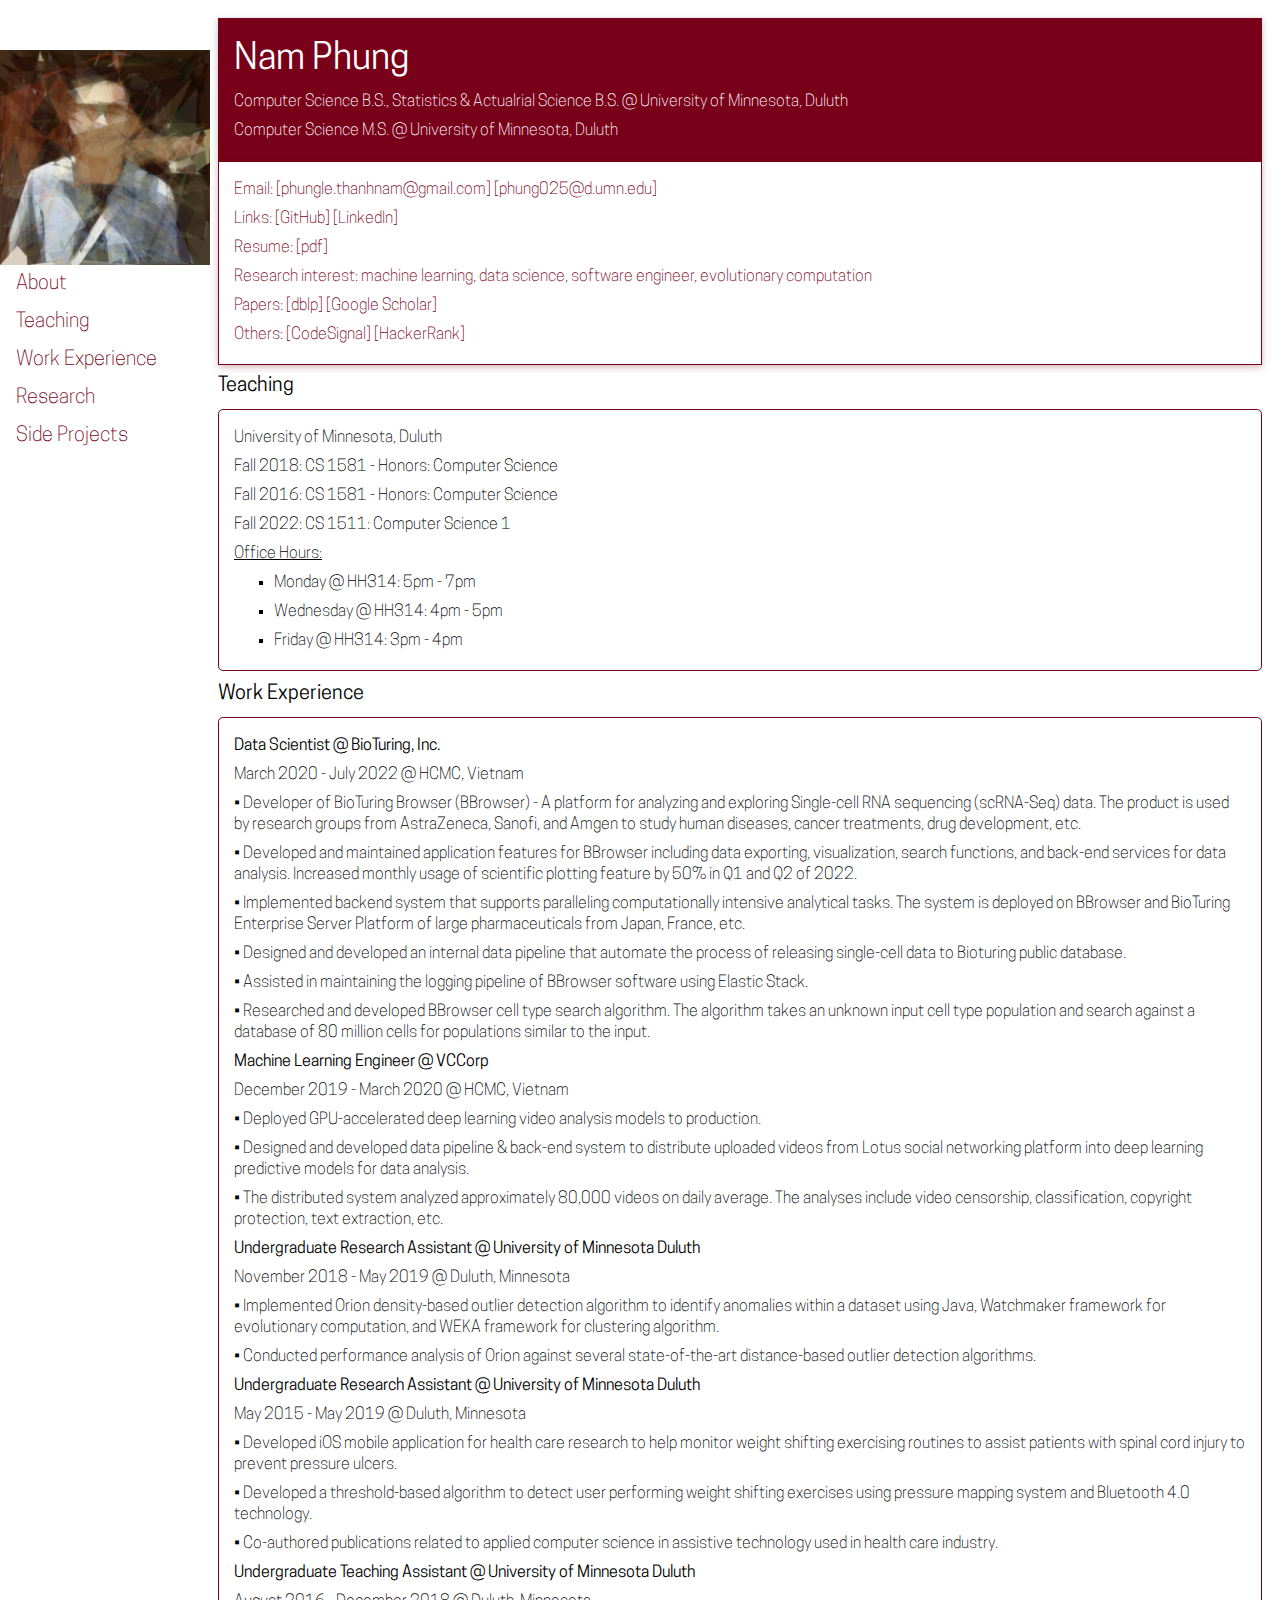
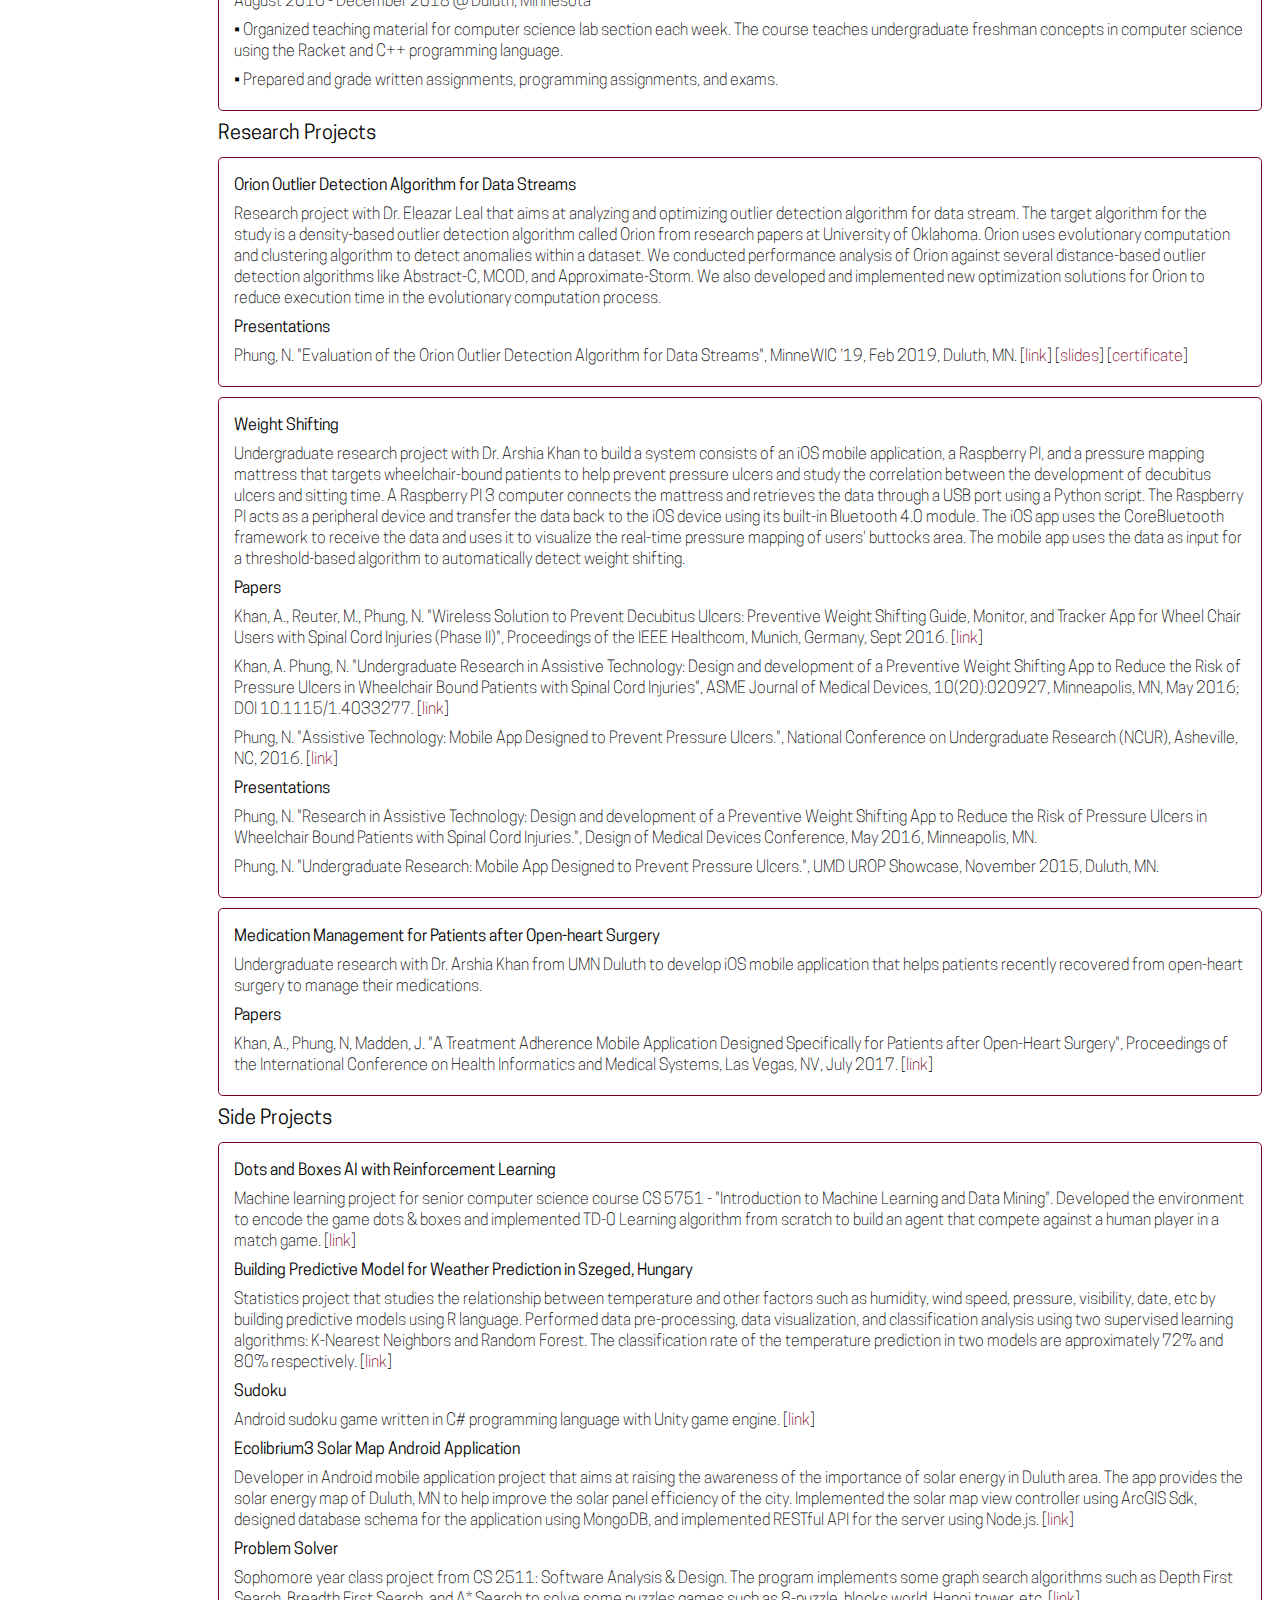
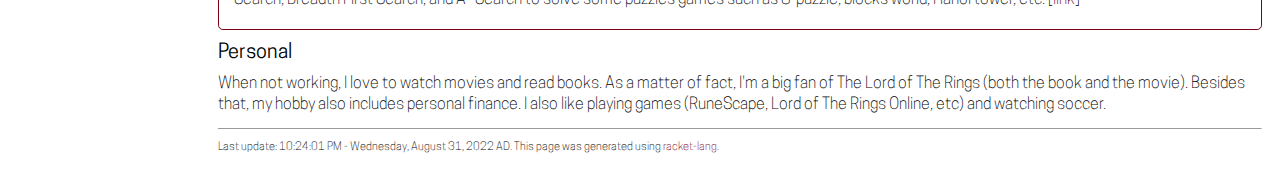
==== index.html @ 7841c9fd "update color" ====
<html><head><meta name="viewport" content="width=device-width initial-scale=1"/><link href="https://fonts.googleapis.com/css?family=IBM+Plex+Sans" rel="stylesheet"/><title>Nam Phung</title><style>@font-face {
  font-family: CooperBook;
  src: url("./content/css/cooper-hewitt/CooperHewitt-Book.otf");
}

@font-face {
  font-family: CooperLight;
  src: url("./content/css/cooper-hewitt/CooperHewitt-Light.otf");
}

body {
  font-family: CooperLight;
  font-style: normal;
}

h2, h5, h6 {
  font-family: CooperBook;
  margin-top: 8px;
  margin-bottom: 8px;
}

p, li {
  font-size: 16px;
  margin-top: 8px;
  margin-bottom: 8px;
}

a {
  text-decoration: none;
  font-weight: bold;
}

a:link, a:visited {
  color: #790019;
}

a:hover {
  color: #ff0066;
  text-decoration: underline;
}

ul {
  margin-top: 0;
  margin-bottom: 0;
  padding-top: 0;
  padding-bottom: 0;
}

.sidenav {
  background-color: white;
  height: 100%;
  width: 210px;
  position: fixed;
  z-index: 1;
  top: 0;
  left: 0;
  overflow-x: hidden;
  padding-top: 50px;
}

.sidenav a {
  padding: 6px 8px 6px 16px;
  text-decoration: none;
  font-size: 20px;
  display: block;
}

.main {
  margin-left: 200px; /* Same as the width of the sidenav */
  font-size: 24px; /* Increased text to enable scrolling */
  padding: 10px 10px 10px 10px;
}

@media screen and (max-height: 450px) {
  .sidenav {padding-top: 15px;}
  .sidenav a {font-size: 18px;}
}

.about-box-header {
  background-color: #790019;
  padding: 10px 15px 10px 15px;
  color: white;
  box-shadow: 0 2px 5px 0 rgba(0,0,0,0.16),0 2px 10px 0 rgba(0,0,0,0.12);
  border: 1px solid rgb(121, 0, 25);
 }

.about-box-header a:link, .about-box-header a:visited {
  color: white;
}

.about-box-header a:hover {
  color: white;
  text-decoration: underline;
}

.about-box {
  background-color: white;
  padding: 10px 15px 10px 15px;
  color: #790019;
  box-shadow: 0 2px 5px 0 rgba(121, 0, 25, 0.16),0 2px 10px 0 rgba(121, 0, 25, 0.16);
  border: 1px solid rgb(121, 0, 25);
}

.about-box a:link, .about-box a:visited {
  color: #790019;
}

.about-box a:hover {
  color: #ff0066;
  text-decoration: underline;
}

.list-box {
  border: 1px solid rgb(121, 0, 25);
  border-radius: 0.3rem;
  padding: 10px 15px 10px 15px;
  margin-top: 10px;
  margin-bottom: 10px;
}
</style></head><body><div class="sidenav"><img src="content/img/avatar.png" width="100%" alt="My Avatar"/><div><a href="#about">About</a><a href="#teaching">Teaching</a><a href="#experience">Work Experience</a><a href="#research">Research</a><a href="#side-projects">Side Projects</a></div></div><div class="main"><a name="about"></a><div class="about-box-header"><h2>Nam Phung</h2><p><p>Computer Science B.S., Statistics &amp; Actualrial Science B.S. @ <a href="http://www.d.umn.edu">University of Minnesota, Duluth</a></p><p>Computer Science M.S. @ <a href="http://www.d.umn.edu">University of Minnesota, Duluth</a></p></p></div><div class="about-box"><p>Email: [<a href="mailto:phungle.thanhnam@gmail.com">phungle.thanhnam@gmail.com</a>]  [<a href="mailto:phung025@d.umn.edu">phung025@d.umn.edu</a>] </p><p>Links: [<a href="https://github.com/phung025">GitHub</a>]  [<a href="https://www.linkedin.com/in/namphung">LinkedIn</a>] </p><p>Resume: [<a href="https://drive.google.com/file/d/1s-j1i58wHNmR1tfxhhQSUeD8d8lFUyGx/view">pdf</a>]</p><p>Research interest: machine learning, data science, software engineer, evolutionary computation</p><p>Papers: [<a href="http://dblp.uni-trier.de/pers/hd/p/Phung:Nam">dblp</a>] [<a href="https://scholar.google.com.vn/citations?user=MJB1RwIAAAAJ&amp;hl=en">Google Scholar</a>]</p><p>Others: [<a href="https://app.codesignal.com/profile/phung025">CodeSignal</a>] [<a href="https://www.hackerrank.com/phung025">HackerRank</a>]</p></div><a name="teaching"></a><div><h5>Teaching</h5><div class="list-box"><p><b>University of Minnesota, Duluth</b></p><li style="list-style-type:none;">Fall 2018: CS 1581 - Honors: Computer Science<div></div></li><li style="list-style-type:none;">Fall 2016: CS 1581 - Honors: Computer Science<div></div></li><li style="list-style-type:none;">Fall 2022: CS 1511: Computer Science 1<div><p><u>Office Hours:</u></p><ul style="list-style-type:square;"><li>Monday @ HH314: 5pm - 7pm</li><li>Wednesday @ HH314: 4pm - 5pm</li><li>Friday @ HH314: 3pm - 4pm</li></ul></div></li></div></div><a name="experience"></a><div><h5>Work Experience</h5><div class="list-box"><div><h6>Data Scientist @ BioTuring, Inc.</h6><p>March 2020 - July 2022 @ HCMC, Vietnam</p><div><p> • Developer of BioTuring Browser (BBrowser) - A platform for analyzing and exploring Single-cell RNA sequencing (scRNA-Seq) data. The product is used by research groups from AstraZeneca, Sanofi, and Amgen to study human diseases, cancer treatments, drug development, etc.</p><p> • Developed and maintained application features for BBrowser including data exporting, visualization, search functions, and back-end services for data analysis. Increased monthly usage of scientific plotting feature by 50% in Q1 and Q2 of 2022.</p><p> • Implemented backend system that supports paralleling computationally intensive analytical tasks. The system is deployed on BBrowser and BioTuring Enterprise Server Platform of large pharmaceuticals from Japan, France, etc.</p><p> • Designed and developed an internal data pipeline that automate the process of releasing single-cell data to Bioturing public database.</p><p> • Assisted in maintaining the logging pipeline of BBrowser software using Elastic Stack.</p><p> • Researched and developed BBrowser cell type search algorithm. The algorithm takes an unknown input cell type population and search against a database of 80 million cells for populations similar to the input.</p></div></div><div><h6>Machine Learning Engineer @ VCCorp</h6><p>December 2019 - March 2020 @ HCMC, Vietnam</p><div><p> • Deployed GPU-accelerated deep learning video analysis models to production.</p><p> • Designed and developed data pipeline &amp; back-end system to distribute uploaded videos from Lotus social networking platform into deep learning predictive models for data analysis.</p><p> • The distributed system analyzed approximately 80,000 videos on daily average. The analyses include video censorship, classification, copyright protection, text extraction, etc.</p></div></div><div><h6>Undergraduate Research Assistant @ University of Minnesota Duluth</h6><p>November 2018 - May 2019 @ Duluth, Minnesota</p><div><p> • Implemented Orion density-based outlier detection algorithm to identify anomalies within a dataset using Java, Watchmaker framework for evolutionary computation, and WEKA framework for clustering algorithm.</p><p> • Conducted performance analysis of Orion against several state-of-the-art distance-based outlier detection algorithms.</p></div></div><div><h6>Undergraduate Research Assistant @ University of Minnesota Duluth</h6><p>May 2015 - May 2019 @ Duluth, Minnesota</p><div><p> • Developed iOS mobile application for health care research to help monitor weight shifting exercising routines to assist patients with spinal cord injury to prevent pressure ulcers.</p><p> • Developed a threshold-based algorithm to detect user performing weight shifting exercises using pressure mapping system and Bluetooth 4.0 technology.</p><p> • Co-authored publications related to applied computer science in assistive technology used in health care industry.</p></div></div><div><h6>Undergraduate Teaching Assistant @ University of Minnesota Duluth</h6><p>August 2016 - December 2018 @ Duluth, Minnesota</p><div><p> • Organized teaching material for computer science lab section each week. The course teaches undergraduate freshman concepts in computer science using the Racket and C++ programming language.</p><p> • Prepared and grade written assignments, programming assignments, and exams.</p></div></div></div></div><a name="research"></a><div><h5>Research Projects</h5><div class="list-box"><div align="left"><h6>Orion Outlier Detection Algorithm for Data Streams</h6></div><p>Research project with Dr. Eleazar Leal that aims at analyzing and optimizing outlier detection algorithm for data stream. The target algorithm for the study is a density-based outlier detection algorithm called Orion from research papers at University of Oklahoma. Orion uses evolutionary computation and clustering algorithm to detect anomalies within a dataset. We conducted performance analysis of Orion against several distance-based outlier detection algorithms like Abstract-C, MCOD, and Approximate-Storm. We also developed and implemented new optimization solutions for Orion to reduce execution time in the evolutionary computation process.</p><div></div><div><h6>Presentations</h6><div><p>Phung, N. "Evaluation of the Orion Outlier Detection Algorithm for Data Streams", MinneWIC '19, Feb 2019, Duluth, MN. [<a href="https://cdn.technologynetworks.com/ep/pdfs/evaluation-of-the-orion-outlier-detection-algorithm-for-data-streams.pdf">link</a>] [<a href="https://drive.google.com/open?id=1VuRs2O0ZQcwvVe_Wc53VC4QecYZx6hTk">slides</a>] [<a href="https://drive.google.com/open?id=1WjAQUh5oPMf94qGPrWwgCoATU6e5vWjk">certificate</a>]</p></div></div></div><div class="list-box"><div align="left"><h6>Weight Shifting</h6></div><p>Undergraduate research project with Dr. Arshia Khan to build a system consists of an iOS mobile application, a Raspberry PI, and a pressure mapping mattress that targets wheelchair-bound patients to help prevent pressure ulcers and study the correlation between the development of decubitus ulcers and sitting time. A Raspberry PI 3 computer connects the mattress and retrieves the data through a USB port using a Python script. The Raspberry PI acts as a peripheral device and transfer the data back to the iOS device using its built-in Bluetooth 4.0 module. The iOS app uses the CoreBluetooth framework to receive the data and uses it to visualize the real-time pressure mapping of users' buttocks area. The mobile app uses the data as input for a threshold-based algorithm to automatically detect weight shifting.</p><div><h6>Papers</h6><div><p>Khan, A., Reuter, M., Phung, N. "Wireless Solution to Prevent Decubitus Ulcers: Preventive Weight Shifting Guide, Monitor, and Tracker App for Wheel Chair Users with Spinal Cord Injuries (Phase II)", Proceedings of the IEEE Healthcom, Munich, Germany, Sept 2016. [<a href="http://ieeexplore.ieee.org/abstract/document/7749500/">link</a>]</p><p>Khan, A. Phung, N. "Undergraduate Research in Assistive Technology: Design and development of a Preventive Weight Shifting App to Reduce the Risk of Pressure Ulcers in Wheelchair Bound Patients with Spinal Cord Injuries", ASME Journal of Medical Devices, 10(20):020927, Minneapolis, MN, May 2016; DOI 10.1115/1.4033277. [<a href="https://medicaldevices.asmedigitalcollection.asme.org/article.aspx?articleID=2522790">link</a>]</p><p>Phung, N. "Assistive Technology: Mobile App Designed to Prevent Pressure Ulcers.", National Conference on Undergraduate Research (NCUR), Asheville, NC, 2016. [<a href="http://www.ncurproceedings.org/ojs/index.php/NCUR2016/article/view/1976">link</a>]</p></div></div><div><h6>Presentations</h6><div><p>Phung, N. "Research in Assistive Technology: Design and development of a Preventive Weight Shifting App to Reduce the Risk of Pressure Ulcers in Wheelchair Bound Patients with Spinal Cord Injuries.", Design of Medical Devices Conference, May 2016, Minneapolis, MN.</p><p>Phung, N. "Undergraduate Research: Mobile App Designed to Prevent Pressure Ulcers.", UMD UROP Showcase, November 2015, Duluth, MN.</p></div></div></div><div class="list-box"><div align="left"><h6>Medication Management for Patients after Open-heart Surgery</h6></div><p>Undergraduate research with Dr. Arshia Khan from UMN Duluth to develop iOS mobile application that helps patients recently recovered from open-heart surgery to manage their medications.</p><div><h6>Papers</h6><div><p>Khan, A., Phung, N, Madden, J. "A Treatment Adherence Mobile Application Designed Specifically for Patients after Open-Heart Surgery", Proceedings of the International Conference on Health Informatics and Medical Systems, Las Vegas, NV, July 2017. [<a href="https://csce.ucmss.com/cr/books/2017/LFS/CSREA2017/HIM3287.pdf">link</a>]</p></div></div><div></div></div></div><a name="side-projects"></a><div><h5>Side Projects</h5><div class="list-box"><div><h6>Dots and Boxes AI with Reinforcement Learning</h6><p>Machine learning project for senior computer science course CS 5751 - "Introduction to Machine Learning and Data Mining". Developed the environment to encode the game dots &amp; boxes and implemented TD-0 Learning algorithm from scratch to build an agent that compete against a human player in a match game. [<a href="https://github.com/phung025/Dots_and_Boxes_RL">link</a>]</p></div><div><h6>Building Predictive Model for Weather Prediction in Szeged, Hungary</h6><p>Statistics project that studies the relationship between temperature and other factors such as humidity, wind speed, pressure, visibility, date, etc by building predictive models using R language. Performed data pre-processing, data visualization, and classification analysis using two supervised learning algorithms: K-Nearest Neighbors and Random Forest. The classification rate of the temperature prediction in two models are approximately 72% and 80% respectively. [<a href="https://github.com/phung025/Szeged_Weather_Prediction_STAT_5511">link</a>]</p></div><div><h6>Sudoku</h6><p>Android sudoku game written in C# programming language with Unity game engine. [<a href="https://github.com/phung025/android_sudoku">link</a>]</p></div><div><h6>Ecolibrium3 Solar Map Android Application</h6><p>Developer in Android mobile application project that aims at raising the awareness of the importance of solar energy in Duluth area. The app provides the solar energy map of Duluth, MN to help improve the solar panel efficiency of the city. Implemented the solar map view controller using ArcGIS Sdk, designed database schema for the application using MongoDB, and implemented RESTful API for the server using Node.js. [<a href="https://github.com/phung025/ecolibrium3_solar_map">link</a>]</p></div><div><h6>Problem Solver</h6><p>Sophomore year class project from CS 2511: Software Analysis &amp; Design. The program implements some graph search algorithms such as Depth First Search, Breadth First Search, and A* Search to solve some puzzles games such as 8-puzzle, blocks world, Hanoi tower, etc. [<a href="https://github.com/phung025/ProblemSolver_CS2511">link</a>]</p></div></div></div><div><h5>Personal</h5><p>When not working, I love to watch movies and read books. As a matter of fact, I'm a big fan of The Lord of The Rings (both the book and the movie). Besides that, my hobby also includes personal finance. I also like playing games (RuneScape, Lord of The Rings Online, etc) and watching soccer.</p></div><footer><hr size="1"/><p><small><small>Last update: 10:24:01 PM - Wednesday, August 31, 2022 AD. This page was generated using <a href="https://www.racket-lang.org/">racket-lang</a>.</small></small></p></footer></div></body></html>
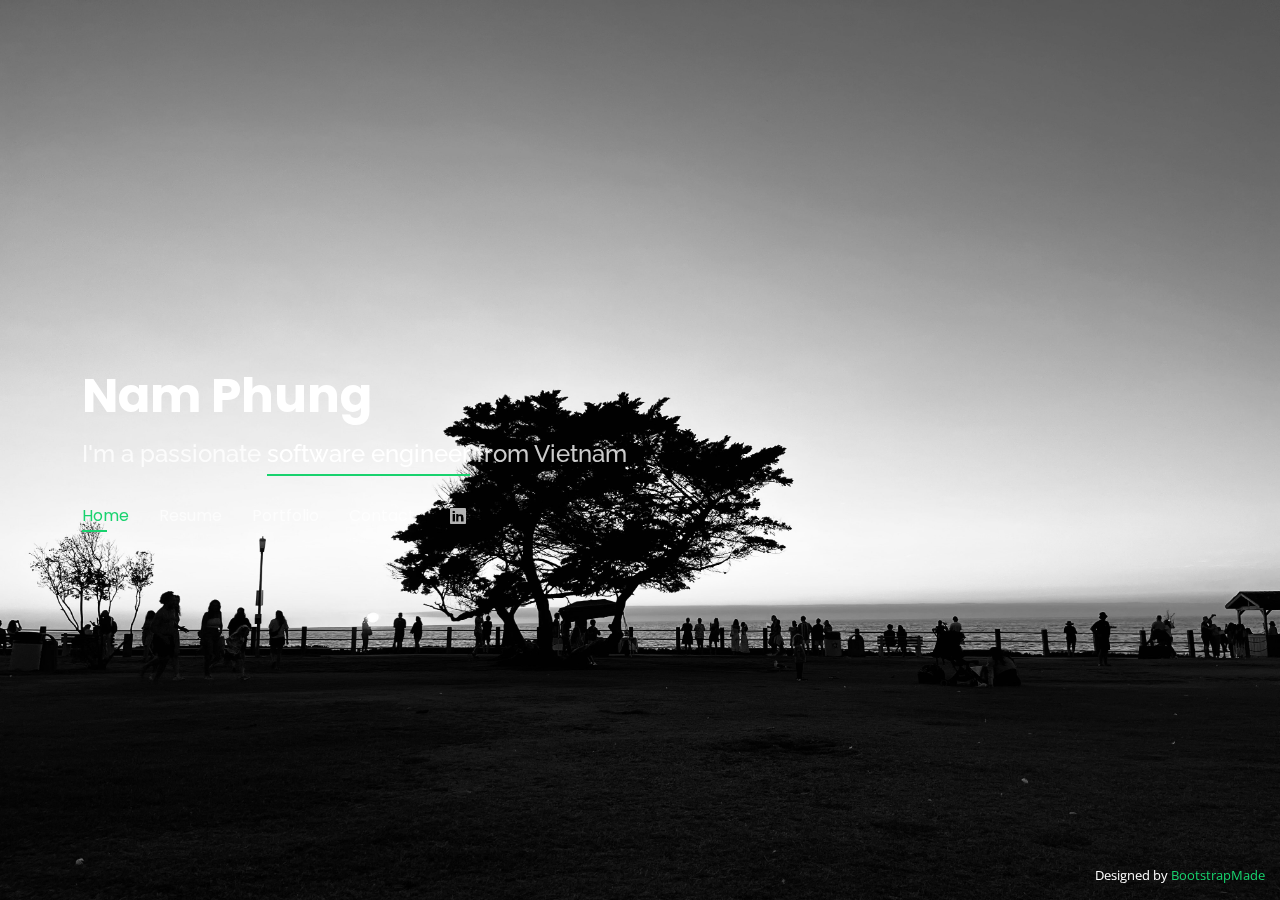
==== commit 057f844a: "new UI" ====
--- a/index.html
+++ b/index.html
@@ -1,120 +1,387 @@
-<html><head><meta name="viewport" content="width=device-width initial-scale=1"/><link href="https://fonts.googleapis.com/css?family=IBM+Plex+Sans" rel="stylesheet"/><title>Nam Phung</title><style>@font-face {
-  font-family: CooperBook;
-  src: url("./content/css/cooper-hewitt/CooperHewitt-Book.otf");
-}
-
-@font-face {
-  font-family: CooperLight;
-  src: url("./content/css/cooper-hewitt/CooperHewitt-Light.otf");
-}
-
-body {
-  font-family: CooperLight;
-  font-style: normal;
-}
-
-h2, h5, h6 {
-  font-family: CooperBook;
-  margin-top: 8px;
-  margin-bottom: 8px;
-}
-
-p, li {
-  font-size: 16px;
-  margin-top: 8px;
-  margin-bottom: 8px;
-}
-
-a {
-  text-decoration: none;
-  font-weight: bold;
-}
-
-a:link, a:visited {
-  color: #790019;
-}
-
-a:hover {
-  color: #ff0066;
-  text-decoration: underline;
-}
-
-ul {
-  margin-top: 0;
-  margin-bottom: 0;
-  padding-top: 0;
-  padding-bottom: 0;
-}
-
-.sidenav {
-  background-color: white;
-  height: 100%;
-  width: 210px;
-  position: fixed;
-  z-index: 1;
-  top: 0;
-  left: 0;
-  overflow-x: hidden;
-  padding-top: 50px;
-}
-
-.sidenav a {
-  padding: 6px 8px 6px 16px;
-  text-decoration: none;
-  font-size: 20px;
-  display: block;
-}
-
-.main {
-  margin-left: 200px; /* Same as the width of the sidenav */
-  font-size: 24px; /* Increased text to enable scrolling */
-  padding: 10px 10px 10px 10px;
-}
-
-@media screen and (max-height: 450px) {
-  .sidenav {padding-top: 15px;}
-  .sidenav a {font-size: 18px;}
-}
-
-.about-box-header {
-  background-color: #790019;
-  padding: 10px 15px 10px 15px;
-  color: white;
-  box-shadow: 0 2px 5px 0 rgba(0,0,0,0.16),0 2px 10px 0 rgba(0,0,0,0.12);
-  border: 1px solid rgb(121, 0, 25);
- }
-
-.about-box-header a:link, .about-box-header a:visited {
-  color: white;
-}
-
-.about-box-header a:hover {
-  color: white;
-  text-decoration: underline;
-}
-
-.about-box {
-  background-color: white;
-  padding: 10px 15px 10px 15px;
-  color: #790019;
-  box-shadow: 0 2px 5px 0 rgba(121, 0, 25, 0.16),0 2px 10px 0 rgba(121, 0, 25, 0.16);
-  border: 1px solid rgb(121, 0, 25);
-}
-
-.about-box a:link, .about-box a:visited {
-  color: #790019;
-}
-
-.about-box a:hover {
-  color: #ff0066;
-  text-decoration: underline;
-}
-
-.list-box {
-  border: 1px solid rgb(121, 0, 25);
-  border-radius: 0.3rem;
-  padding: 10px 15px 10px 15px;
-  margin-top: 10px;
-  margin-bottom: 10px;
-}
-</style></head><body><div class="sidenav"><img src="content/img/avatar.png" width="100%" alt="My Avatar"/><div><a href="#about">About</a><a href="#teaching">Teaching</a><a href="#experience">Work Experience</a><a href="#research">Research</a><a href="#side-projects">Side Projects</a></div></div><div class="main"><a name="about"></a><div class="about-box-header"><h2>Nam Phung</h2><p><p>Computer Science B.S., Statistics &amp; Actualrial Science B.S. @ <a href="http://www.d.umn.edu">University of Minnesota, Duluth</a></p><p>Computer Science M.S. @ <a href="http://www.d.umn.edu">University of Minnesota, Duluth</a></p></p></div><div class="about-box"><p>Email: [<a href="mailto:phungle.thanhnam@gmail.com">phungle.thanhnam@gmail.com</a>]  [<a href="mailto:phung025@d.umn.edu">phung025@d.umn.edu</a>] </p><p>Links: [<a href="https://github.com/phung025">GitHub</a>]  [<a href="https://www.linkedin.com/in/namphung">LinkedIn</a>] </p><p>Resume: [<a href="https://drive.google.com/file/d/1s-j1i58wHNmR1tfxhhQSUeD8d8lFUyGx/view">pdf</a>]</p><p>Research interest: machine learning, data science, software engineer, evolutionary computation</p><p>Papers: [<a href="http://dblp.uni-trier.de/pers/hd/p/Phung:Nam">dblp</a>] [<a href="https://scholar.google.com.vn/citations?user=MJB1RwIAAAAJ&amp;hl=en">Google Scholar</a>]</p><p>Others: [<a href="https://app.codesignal.com/profile/phung025">CodeSignal</a>] [<a href="https://www.hackerrank.com/phung025">HackerRank</a>]</p></div><a name="teaching"></a><div><h5>Teaching</h5><div class="list-box"><p><b>University of Minnesota, Duluth</b></p><li style="list-style-type:none;">Fall 2018: CS 1581 - Honors: Computer Science<div></div></li><li style="list-style-type:none;">Fall 2016: CS 1581 - Honors: Computer Science<div></div></li><li style="list-style-type:none;">Fall 2022: CS 1511: Computer Science 1<div><p><u>Office Hours:</u></p><ul style="list-style-type:square;"><li>Monday @ HH314: 5pm - 7pm</li><li>Wednesday @ HH314: 4pm - 5pm</li><li>Friday @ HH314: 3pm - 4pm</li></ul></div></li></div></div><a name="experience"></a><div><h5>Work Experience</h5><div class="list-box"><div><h6>Data Scientist @ BioTuring, Inc.</h6><p>March 2020 - July 2022 @ HCMC, Vietnam</p><div><p> • Developer of BioTuring Browser (BBrowser) - A platform for analyzing and exploring Single-cell RNA sequencing (scRNA-Seq) data. The product is used by research groups from AstraZeneca, Sanofi, and Amgen to study human diseases, cancer treatments, drug development, etc.</p><p> • Developed and maintained application features for BBrowser including data exporting, visualization, search functions, and back-end services for data analysis. Increased monthly usage of scientific plotting feature by 50% in Q1 and Q2 of 2022.</p><p> • Implemented backend system that supports paralleling computationally intensive analytical tasks. The system is deployed on BBrowser and BioTuring Enterprise Server Platform of large pharmaceuticals from Japan, France, etc.</p><p> • Designed and developed an internal data pipeline that automate the process of releasing single-cell data to Bioturing public database.</p><p> • Assisted in maintaining the logging pipeline of BBrowser software using Elastic Stack.</p><p> • Researched and developed BBrowser cell type search algorithm. The algorithm takes an unknown input cell type population and search against a database of 80 million cells for populations similar to the input.</p></div></div><div><h6>Machine Learning Engineer @ VCCorp</h6><p>December 2019 - March 2020 @ HCMC, Vietnam</p><div><p> • Deployed GPU-accelerated deep learning video analysis models to production.</p><p> • Designed and developed data pipeline &amp; back-end system to distribute uploaded videos from Lotus social networking platform into deep learning predictive models for data analysis.</p><p> • The distributed system analyzed approximately 80,000 videos on daily average. The analyses include video censorship, classification, copyright protection, text extraction, etc.</p></div></div><div><h6>Undergraduate Research Assistant @ University of Minnesota Duluth</h6><p>November 2018 - May 2019 @ Duluth, Minnesota</p><div><p> • Implemented Orion density-based outlier detection algorithm to identify anomalies within a dataset using Java, Watchmaker framework for evolutionary computation, and WEKA framework for clustering algorithm.</p><p> • Conducted performance analysis of Orion against several state-of-the-art distance-based outlier detection algorithms.</p></div></div><div><h6>Undergraduate Research Assistant @ University of Minnesota Duluth</h6><p>May 2015 - May 2019 @ Duluth, Minnesota</p><div><p> • Developed iOS mobile application for health care research to help monitor weight shifting exercising routines to assist patients with spinal cord injury to prevent pressure ulcers.</p><p> • Developed a threshold-based algorithm to detect user performing weight shifting exercises using pressure mapping system and Bluetooth 4.0 technology.</p><p> • Co-authored publications related to applied computer science in assistive technology used in health care industry.</p></div></div><div><h6>Undergraduate Teaching Assistant @ University of Minnesota Duluth</h6><p>August 2016 - December 2018 @ Duluth, Minnesota</p><div><p> • Organized teaching material for computer science lab section each week. The course teaches undergraduate freshman concepts in computer science using the Racket and C++ programming language.</p><p> • Prepared and grade written assignments, programming assignments, and exams.</p></div></div></div></div><a name="research"></a><div><h5>Research Projects</h5><div class="list-box"><div align="left"><h6>Orion Outlier Detection Algorithm for Data Streams</h6></div><p>Research project with Dr. Eleazar Leal that aims at analyzing and optimizing outlier detection algorithm for data stream. The target algorithm for the study is a density-based outlier detection algorithm called Orion from research papers at University of Oklahoma. Orion uses evolutionary computation and clustering algorithm to detect anomalies within a dataset. We conducted performance analysis of Orion against several distance-based outlier detection algorithms like Abstract-C, MCOD, and Approximate-Storm. We also developed and implemented new optimization solutions for Orion to reduce execution time in the evolutionary computation process.</p><div></div><div><h6>Presentations</h6><div><p>Phung, N. "Evaluation of the Orion Outlier Detection Algorithm for Data Streams", MinneWIC '19, Feb 2019, Duluth, MN. [<a href="https://cdn.technologynetworks.com/ep/pdfs/evaluation-of-the-orion-outlier-detection-algorithm-for-data-streams.pdf">link</a>] [<a href="https://drive.google.com/open?id=1VuRs2O0ZQcwvVe_Wc53VC4QecYZx6hTk">slides</a>] [<a href="https://drive.google.com/open?id=1WjAQUh5oPMf94qGPrWwgCoATU6e5vWjk">certificate</a>]</p></div></div></div><div class="list-box"><div align="left"><h6>Weight Shifting</h6></div><p>Undergraduate research project with Dr. Arshia Khan to build a system consists of an iOS mobile application, a Raspberry PI, and a pressure mapping mattress that targets wheelchair-bound patients to help prevent pressure ulcers and study the correlation between the development of decubitus ulcers and sitting time. A Raspberry PI 3 computer connects the mattress and retrieves the data through a USB port using a Python script. The Raspberry PI acts as a peripheral device and transfer the data back to the iOS device using its built-in Bluetooth 4.0 module. The iOS app uses the CoreBluetooth framework to receive the data and uses it to visualize the real-time pressure mapping of users' buttocks area. The mobile app uses the data as input for a threshold-based algorithm to automatically detect weight shifting.</p><div><h6>Papers</h6><div><p>Khan, A., Reuter, M., Phung, N. "Wireless Solution to Prevent Decubitus Ulcers: Preventive Weight Shifting Guide, Monitor, and Tracker App for Wheel Chair Users with Spinal Cord Injuries (Phase II)", Proceedings of the IEEE Healthcom, Munich, Germany, Sept 2016. [<a href="http://ieeexplore.ieee.org/abstract/document/7749500/">link</a>]</p><p>Khan, A. Phung, N. "Undergraduate Research in Assistive Technology: Design and development of a Preventive Weight Shifting App to Reduce the Risk of Pressure Ulcers in Wheelchair Bound Patients with Spinal Cord Injuries", ASME Journal of Medical Devices, 10(20):020927, Minneapolis, MN, May 2016; DOI 10.1115/1.4033277. [<a href="https://medicaldevices.asmedigitalcollection.asme.org/article.aspx?articleID=2522790">link</a>]</p><p>Phung, N. "Assistive Technology: Mobile App Designed to Prevent Pressure Ulcers.", National Conference on Undergraduate Research (NCUR), Asheville, NC, 2016. [<a href="http://www.ncurproceedings.org/ojs/index.php/NCUR2016/article/view/1976">link</a>]</p></div></div><div><h6>Presentations</h6><div><p>Phung, N. "Research in Assistive Technology: Design and development of a Preventive Weight Shifting App to Reduce the Risk of Pressure Ulcers in Wheelchair Bound Patients with Spinal Cord Injuries.", Design of Medical Devices Conference, May 2016, Minneapolis, MN.</p><p>Phung, N. "Undergraduate Research: Mobile App Designed to Prevent Pressure Ulcers.", UMD UROP Showcase, November 2015, Duluth, MN.</p></div></div></div><div class="list-box"><div align="left"><h6>Medication Management for Patients after Open-heart Surgery</h6></div><p>Undergraduate research with Dr. Arshia Khan from UMN Duluth to develop iOS mobile application that helps patients recently recovered from open-heart surgery to manage their medications.</p><div><h6>Papers</h6><div><p>Khan, A., Phung, N, Madden, J. "A Treatment Adherence Mobile Application Designed Specifically for Patients after Open-Heart Surgery", Proceedings of the International Conference on Health Informatics and Medical Systems, Las Vegas, NV, July 2017. [<a href="https://csce.ucmss.com/cr/books/2017/LFS/CSREA2017/HIM3287.pdf">link</a>]</p></div></div><div></div></div></div><a name="side-projects"></a><div><h5>Side Projects</h5><div class="list-box"><div><h6>Dots and Boxes AI with Reinforcement Learning</h6><p>Machine learning project for senior computer science course CS 5751 - "Introduction to Machine Learning and Data Mining". Developed the environment to encode the game dots &amp; boxes and implemented TD-0 Learning algorithm from scratch to build an agent that compete against a human player in a match game. [<a href="https://github.com/phung025/Dots_and_Boxes_RL">link</a>]</p></div><div><h6>Building Predictive Model for Weather Prediction in Szeged, Hungary</h6><p>Statistics project that studies the relationship between temperature and other factors such as humidity, wind speed, pressure, visibility, date, etc by building predictive models using R language. Performed data pre-processing, data visualization, and classification analysis using two supervised learning algorithms: K-Nearest Neighbors and Random Forest. The classification rate of the temperature prediction in two models are approximately 72% and 80% respectively. [<a href="https://github.com/phung025/Szeged_Weather_Prediction_STAT_5511">link</a>]</p></div><div><h6>Sudoku</h6><p>Android sudoku game written in C# programming language with Unity game engine. [<a href="https://github.com/phung025/android_sudoku">link</a>]</p></div><div><h6>Ecolibrium3 Solar Map Android Application</h6><p>Developer in Android mobile application project that aims at raising the awareness of the importance of solar energy in Duluth area. The app provides the solar energy map of Duluth, MN to help improve the solar panel efficiency of the city. Implemented the solar map view controller using ArcGIS Sdk, designed database schema for the application using MongoDB, and implemented RESTful API for the server using Node.js. [<a href="https://github.com/phung025/ecolibrium3_solar_map">link</a>]</p></div><div><h6>Problem Solver</h6><p>Sophomore year class project from CS 2511: Software Analysis &amp; Design. The program implements some graph search algorithms such as Depth First Search, Breadth First Search, and A* Search to solve some puzzles games such as 8-puzzle, blocks world, Hanoi tower, etc. [<a href="https://github.com/phung025/ProblemSolver_CS2511">link</a>]</p></div></div></div><div><h5>Personal</h5><p>When not working, I love to watch movies and read books. As a matter of fact, I'm a big fan of The Lord of The Rings (both the book and the movie). Besides that, my hobby also includes personal finance. I also like playing games (RuneScape, Lord of The Rings Online, etc) and watching soccer.</p></div><footer><hr size="1"/><p><small><small>Last update: 10:24:01 PM - Wednesday, August 31, 2022 AD. This page was generated using <a href="https://www.racket-lang.org/">racket-lang</a>.</small></small></p></footer></div></body></html>+<!DOCTYPE html>
+<html lang="en">
+
+<head>
+  <meta charset="utf-8">
+  <meta content="width=device-width, initial-scale=1.0" name="viewport">
+
+  <title>Nam Phung</title>
+  <meta content="" name="description">
+  <meta content="" name="keywords">
+
+  <!-- Favicons -->
+  <link href="assets/img/favicon.png" rel="icon">
+  <link href="assets/img/apple-touch-icon.png" rel="apple-touch-icon">
+
+  <!-- Google Fonts -->
+  <link href="https://fonts.googleapis.com/css?family=Open+Sans:300,300i,400,400i,600,600i,700,700i|Raleway:300,300i,400,400i,500,500i,600,600i,700,700i|Poppins:300,300i,400,400i,500,500i,600,600i,700,700i" rel="stylesheet">
+
+  <!-- Vendor CSS Files -->
+  <link rel="stylesheet" href="https://cdnjs.cloudflare.com/ajax/libs/font-awesome/4.7.0/css/font-awesome.min.css">
+  <link href="assets/vendor/bootstrap/css/bootstrap.min.css" rel="stylesheet">
+  <link href="assets/vendor/bootstrap-icons/bootstrap-icons.css" rel="stylesheet">
+  <link href="assets/vendor/boxicons/css/boxicons.min.css" rel="stylesheet">
+  <link href="assets/vendor/glightbox/css/glightbox.min.css" rel="stylesheet">
+  <link href="assets/vendor/remixicon/remixicon.css" rel="stylesheet">
+  <link href="assets/vendor/swiper/swiper-bundle.min.css" rel="stylesheet">
+
+  <!-- Template Main CSS File -->
+  <link href="assets/css/style.css" rel="stylesheet">
+
+  <!-- =======================================================
+  * Template Name: Personal
+  * Template URL: https://bootstrapmade.com/personal-free-resume-bootstrap-template/
+  * Updated: Mar 17 2024 with Bootstrap v5.3.3
+  * Author: BootstrapMade.com
+  * License: https://bootstrapmade.com/license/
+  ======================================================== -->
+</head>
+
+<body>
+
+  <!-- ======= Header ======= -->
+  <header id="header">
+    <div class="container">
+
+      <h1><a href="index.html">Nam Phung</a></h1>
+      <h2>I'm a passionate <span>software engineer</span> from Vietnam</h2>
+
+      <nav id="navbar" class="navbar">
+        <ul>
+          <li><a class="nav-link active" href="#header">Home</a></li>
+          <li><a class="nav-link" href="#resume">Resume</a></li>
+          <li><a class="nav-link" href="#portfolio">Portfolio</a></li>
+          <li><a class="nav-link" href="#contact">Contact</a></li>
+          <li><a href="https://www.linkedin.com/in/namphung/" target="_blank" class="linkedin"><i class="bi bi-linkedin"></i></a></li>
+        </ul>
+        <i class="bi bi-list mobile-nav-toggle"></i>
+      </nav><!-- .navbar -->
+
+    </div>
+  </header><!-- End Header -->
+
+  <!-- ======= Resume Section ======= -->
+  <section id="resume" class="resume">
+    <div class="container">
+
+      <div class="section-title">
+        <h2>Resume</h2>
+        <div style="display: flex; justify-content: space-between;">
+          <p>Check My Resume</p>
+          <h3><a href="https://drive.google.com/file/d/1s-j1i58wHNmR1tfxhhQSUeD8d8lFUyGx/view" target="_blank" class="download-resume"><i class="bi bi-cloud-download"></i> Download PDF</a></h3>
+        </div>
+      </div>
+
+      <div class="row about-me">
+        <div class="col-lg-12 pt-4 pt-lg-0 content" data-aos="fade-left">
+          <p class="fst-italic">
+            Innovative Software Engineer with a robust background in full-stack development, machine learning, and software optimization. Skilled in both collaborative teamwork and independent problem-solving, with a proven track record in increasing efficiency, developing cutting-edge software features, and leading technology-driven solutions in fast-paced environments.
+          </p>
+          <div class="row">
+            <div class="col-lg-6">
+              <ul>
+                <li><i class="bi bi-chevron-right"></i> <strong>Address:</strong> <span>Round Rock, TX</span></li>
+                <li><i class="bi bi-chevron-right"></i> <strong>LinkedIn:</strong> <span><a href="https://www.linkedin.com/in/namphung/" target="_blank">linkedin.com/in/namphung/</a></span></li>
+              </ul>
+            </div>
+            <div class="col-lg-6">
+              <ul>
+                <li><i class="bi bi-chevron-right"></i> <strong>Phone:</strong> <span><a href="tel:310-490-3089">(+1) 310-490-3089</a></span></li>
+                <li><i class="bi bi-chevron-right"></i> <strong>Email:</strong> <span><a href="mailto:phungle.thanhnam@gmail.com">phungle.thanhnam@gmail.com</a></span></li>
+              </ul>
+            </div>
+          </div>
+          <p>
+          </p>
+        </div>
+      </div>
+
+      <div class="row">
+        <div class="col-lg-6">
+          <h3 class="resume-title">Education</h3>
+          <div class="resume-item">
+            <h4>Master of Science in Computer Science</h4>
+            <h5>2022 - 2024</h5>
+            <p><em>University of Minnesota - Duluth, Duluth, MN</em></p>
+            <ul>
+              <li>GPA: 4.0/4.0</li>
+              <li>Master’s thesis: Predictive In-memory Multi-Level Indexing Algorithm for Spatiotemporal Trajectory Streams in Distributed Environments.</li>
+            </ul>
+          </div>
+          <div class="resume-item">
+            <h4>Bachelor of Science in Computer Science &amp; Statistics</h4>
+            <h5>2015 - 2019</h5>
+            <p><em>University of Minnesota - Duluth, Duluth, MN</em></p>
+            <ul>
+              <li>GPA: 3.77/4.0</li>
+            </ul>
+          </div>
+          <h3 class="resume-title">Skills</h3>
+          <div class="resume-item">
+            <ul>
+              <li>Programming Languages: Python, JavaScript, TypeScript, R, Java, C/C++, Racket, Scala.</li>
+              <li>Framework: Node.js, Electron.js, FastAPI, Flask, Scikit-learn, Pandas, NumPy, TensorFlow, PyTorch</li>
+              <li>Database: MySQL, MongoDB, SQLite, PostgreSQL.</li>
+              <li>Version Control System: Git.</li>
+              <li>Methodologies: Agile, Scrum.</li>
+            </ul>
+          </div>
+        </div>
+
+        <div class="col-lg-6">
+          <h3 class="resume-title">Professional Experience</h3>
+          <div class="resume-item">
+            <h4>Graduate Teaching Assistant</h4>
+            <h5>08/2022 - 04/2024</h5>
+            <p><em>University of Minnesota - Duluth | Duluth, MN </em></p>
+            <p>
+            <ul>
+              <li>Taught labs on machine learning, data structures & algorithms, and C++ programming.</li>
+              <li>Graded assignments and provided feedback during weekly office hours.</li>
+            </ul>
+            </p>
+          </div>
+          <div class="resume-item">
+            <h4>Full Stack Developer</h4>
+            <h5>03/2020 - 07/2022</h5>
+            <p><em>BioTuring Inc. | HCMC, Vietnam</em></p>
+            <p>
+            <ul>
+              <li><highlight>Developed API endpoints and API server utilizing FastAPI</highlight> to facilitate biotechnology <highlight>dataset search and visualization</highlight> in BBrowser — A software solution that helps scientists effectively analyze single-cell omics data.</li>
+              <li>Utilized ggplot2 and ComplexHeatMap libraries to <highlight>build data visualization tools</highlight> for scRNA-seq analysis in BBrowser.</li>
+              <li><highlight>Increased monthly usage of BBrowser’s scientific plotting feature by 50%</highlight> in Q1 and Q2 2022 through performance improvement.</li>
+              <li><highlight>Developed an internal ETL pipeline</highlight> using Python and AWS cloud, <highlight>reducing data curation time by 40%</highlight> through automation.</li>
+              <li><highlight>Improved work efficiency by 20%</highlight> by building a <highlight>wrapper library for Python’s concurrency and multiprocessing library</highlight> and developing an <highlight>internal back-end server for task scheduling and parallelization</highlight> in BBrowser and BioTuring Enterprise Server Platform (BESP).</li>
+              <li><highlight>Researched & developed a cell type searching algorithm</highlight> within a database containing 16 million cells. <highlight>Contributed to the company’s revenue growth</highlight> through successful licensing agreements with pharmaceutical companies and research institutes.</li>
+            </ul>
+            </p>
+          </div>
+          <div class="resume-item">
+            <h4>Machine Learning Engineer</h4>
+            <h5>12/2019 - 03/2020</h5>
+            <p><em>Vietnam Communications Corporation | HCMC, Vietnam</em></p>
+            <p>
+            <ul>
+              <li><highlight>Developed an internal distributed system</highlight> using Python to analyze machine learning and deep learning on 80,000 videos from the Vietnamese Lotus social network per day, <highlight>resulting in a 30% increase in efficiency.</highlight></li>
+              <li><highlight>Created API endpoints using FastAPI</highlight> library for ML analytics service.</li>
+            </ul>
+            </p>
+          </div>
+        </div>
+      </div>
+
+    </div>
+  </section><!-- End Resume Section -->
+
+  <!-- ======= Portfolio Section ======= -->
+  <section id="portfolio" class="portfolio">
+    <div class="container">
+
+      <div class="section-title">
+        <h2>Portfolio</h2>
+        <p>My Works</p>
+      </div>
+
+      <!-- <div class="row">
+        <div class="col-lg-12 d-flex justify-content-center">
+          <ul id="portfolio-flters">
+            <li data-filter="*" class="filter-active">All</li>
+            <li data-filter=".filter-algorithm">Algorithm</li>
+            <li data-filter=".filter-app">App</li>
+            <li data-filter=".filter-backend">Backend</li>
+          </ul>
+        </div>
+      </div> -->
+
+      <div class="row portfolio-container">
+
+        <div class="col-lg-4 col-md-6 portfolio-item filter-algorithm">
+          <div class="portfolio-wrap">
+            <img src="assets/img/portfolio/pimmli.png" class="img-fluid" alt="">
+            <div class="portfolio-info">
+              <h4>Predictive In-memory Multi-Level Indexing Algorithm for Spatiotemporal Trajectory Streams in Distributed Environments</h4>
+              <p>Algorithm</p>
+              <div class="portfolio-links">
+                <a href="./portfolio/pimmli-details.html" data-gallery="portfolioDetailsGallery" data-glightbox="type: external" class="portfolio-details-lightbox" title="Portfolio Details"><i class="bx bx-link"></i></a>
+              </div>
+            </div>
+          </div>
+        </div>
+
+        <div class="col-lg-4 col-md-6 portfolio-item filter-app">
+          <div class="portfolio-wrap">
+            <img src="assets/img/portfolio/bbrowser.png" class="img-fluid" alt="">
+            <div class="portfolio-info">
+              <h4>BioTuring Browser</h4>
+              <p>Application</p>
+              <div class="portfolio-links">
+                <a href="./portfolio/bbrowser-details.html" data-gallery="portfolioDetailsGallery" data-glightbox="type: external" class="portfolio-details-lightbox" title="Portfolio Details"><i class="bx bx-link"></i></a>
+              </div>
+            </div>
+          </div>
+        </div>
+
+        <div class="col-lg-4 col-md-6 portfolio-item filter-backend">
+          <div class="portfolio-wrap">
+            <img src="assets/img/portfolio/bioturing.png" class="img-fluid" alt="">
+            <div class="portfolio-info">
+              <h4>BioTuring Task Scheduler</h4>
+              <p>Backend</p>
+              <div class="portfolio-links">
+              </div>
+            </div>
+          </div>
+        </div>
+
+        <div class="col-lg-4 col-md-6 portfolio-item filter-backend">
+          <div class="portfolio-wrap">
+            <img src="assets/img/portfolio/data_delivery_pipeline.png" class="img-fluid" alt="">
+            <div class="portfolio-info">
+              <h4>BioTuring Data Delivery Pipeline</h4>
+              <p>Backend</p>
+              <div class="portfolio-links">
+                <a href="./portfolio/bioturing-data-delivery-pipeline-details.html" data-gallery="portfolioDetailsGallery" data-glightbox="type: external" class="portfolio-details-lightbox" title="Portfolio Details"><i class="bx bx-link"></i></a>
+              </div>
+            </div>
+          </div>
+        </div>
+
+        <div class="col-lg-4 col-md-6 portfolio-item filter-algorithm">
+          <div class="portfolio-wrap">
+            <img src="assets/img/portfolio/cell_search.png" class="img-fluid" alt="">
+            <div class="portfolio-info">
+              <h4>BioTuring Cell Search</h4>
+              <p>Algorithm</p>
+              <div class="portfolio-links">
+              </div>
+            </div>
+          </div>
+        </div>
+
+        <div class="col-lg-4 col-md-6 portfolio-item filter-backend">
+          <div class="portfolio-wrap">
+            <img src="assets/img/portfolio/lotus.png" class="img-fluid" alt="">
+            <div class="portfolio-info">
+              <h4>Deep Learning Analysis System for Lotus Social Media Network</h4>
+              <p>Backend</p>
+              <div class="portfolio-links">
+              </div>
+            </div>
+          </div>
+        </div>
+
+        <div class="col-lg-4 col-md-6 portfolio-item filter-app">
+          <div class="portfolio-wrap">
+            <img src="assets/img/portfolio/ecolibrium.png" class="img-fluid" alt="">
+            <div class="portfolio-info">
+              <h4>Ecolibrium3 Solar Map App</h4>
+              <p>App</p>
+              <div class="portfolio-links">
+              </div>
+            </div>
+          </div>
+        </div>
+
+      </div>
+
+    </div>
+  </section><!-- End Portfolio Section -->
+
+  <!-- ======= Contact Section ======= -->
+  <section id="contact" class="contact">
+    <div class="container">
+
+      <div class="section-title">
+        <h2>Contact</h2>
+        <p>Contact Me</p>
+      </div>
+
+      <div class="row mt-2">
+
+        <div class="col-md-6 d-flex align-items-stretch">
+          <div class="info-box">
+            <i class="bx bx-map"></i>
+            <h3>My Address</h3>
+            <p>A108 Adam Street, New York, NY 535022</p>
+          </div>
+        </div>
+
+        <div class="col-md-6 mt-4 mt-md-0 d-flex align-items-stretch">
+          <div class="info-box">
+            <i class="bx bx-share-alt"></i>
+            <h3>Social Profiles</h3>
+            <div class="social-links">
+              <a href="#" class="twitter"><i class="bi bi-twitter"></i></a>
+              <a href="#" class="facebook"><i class="bi bi-facebook"></i></a>
+              <a href="#" class="instagram"><i class="bi bi-instagram"></i></a>
+              <a href="#" class="google-plus"><i class="bi bi-skype"></i></a>
+              <a href="#" class="linkedin"><i class="bi bi-linkedin"></i></a>
+            </div>
+          </div>
+        </div>
+
+        <div class="col-md-6 mt-4 d-flex align-items-stretch">
+          <div class="info-box">
+            <i class="bx bx-envelope"></i>
+            <h3>Email Me</h3>
+            <p>contact@example.com</p>
+          </div>
+        </div>
+        <div class="col-md-6 mt-4 d-flex align-items-stretch">
+          <div class="info-box">
+            <i class="bx bx-phone-call"></i>
+            <h3>Call Me</h3>
+            <p>+1 5589 55488 55</p>
+          </div>
+        </div>
+      </div>
+
+      <form action="forms/contact.php" method="post" role="form" class="php-email-form mt-4">
+        <div class="row">
+          <div class="col-md-6 form-group">
+            <input type="text" name="name" class="form-control" id="name" placeholder="Your Name" required>
+          </div>
+          <div class="col-md-6 form-group mt-3 mt-md-0">
+            <input type="email" class="form-control" name="email" id="email" placeholder="Your Email" required>
+          </div>
+        </div>
+        <div class="form-group mt-3">
+          <input type="text" class="form-control" name="subject" id="subject" placeholder="Subject" required>
+        </div>
+        <div class="form-group mt-3">
+          <textarea class="form-control" name="message" rows="5" placeholder="Message" required></textarea>
+        </div>
+        <div class="my-3">
+          <div class="loading">Loading</div>
+          <div class="error-message"></div>
+          <div class="sent-message">Your message has been sent. Thank you!</div>
+        </div>
+        <div class="text-center"><button type="submit">Send Message</button></div>
+      </form>
+
+    </div>
+  </section><!-- End Contact Section -->
+
+  <div class="credits">
+    <!-- All the links in the footer should remain intact. -->
+    <!-- You can delete the links only if you purchased the pro version. -->
+    <!-- Licensing information: https://bootstrapmade.com/license/ -->
+    <!-- Purchase the pro version with working PHP/AJAX contact form: https://bootstrapmade.com/personal-free-resume-bootstrap-template/ -->
+    Designed by <a href="https://bootstrapmade.com/">BootstrapMade</a>
+  </div>
+
+  <!-- Vendor JS Files -->
+  <script src="assets/vendor/purecounter/purecounter_vanilla.js"></script>
+  <script src="assets/vendor/bootstrap/js/bootstrap.bundle.min.js"></script>
+  <script src="assets/vendor/glightbox/js/glightbox.min.js"></script>
+  <script src="assets/vendor/isotope-layout/isotope.pkgd.min.js"></script>
+  <script src="assets/vendor/swiper/swiper-bundle.min.js"></script>
+  <script src="assets/vendor/waypoints/noframework.waypoints.js"></script>
+  <script src="assets/vendor/php-email-form/validate.js"></script>
+
+  <!-- Template Main JS File -->
+  <script src="assets/js/main.js"></script>
+
+</body>
+
+</html>
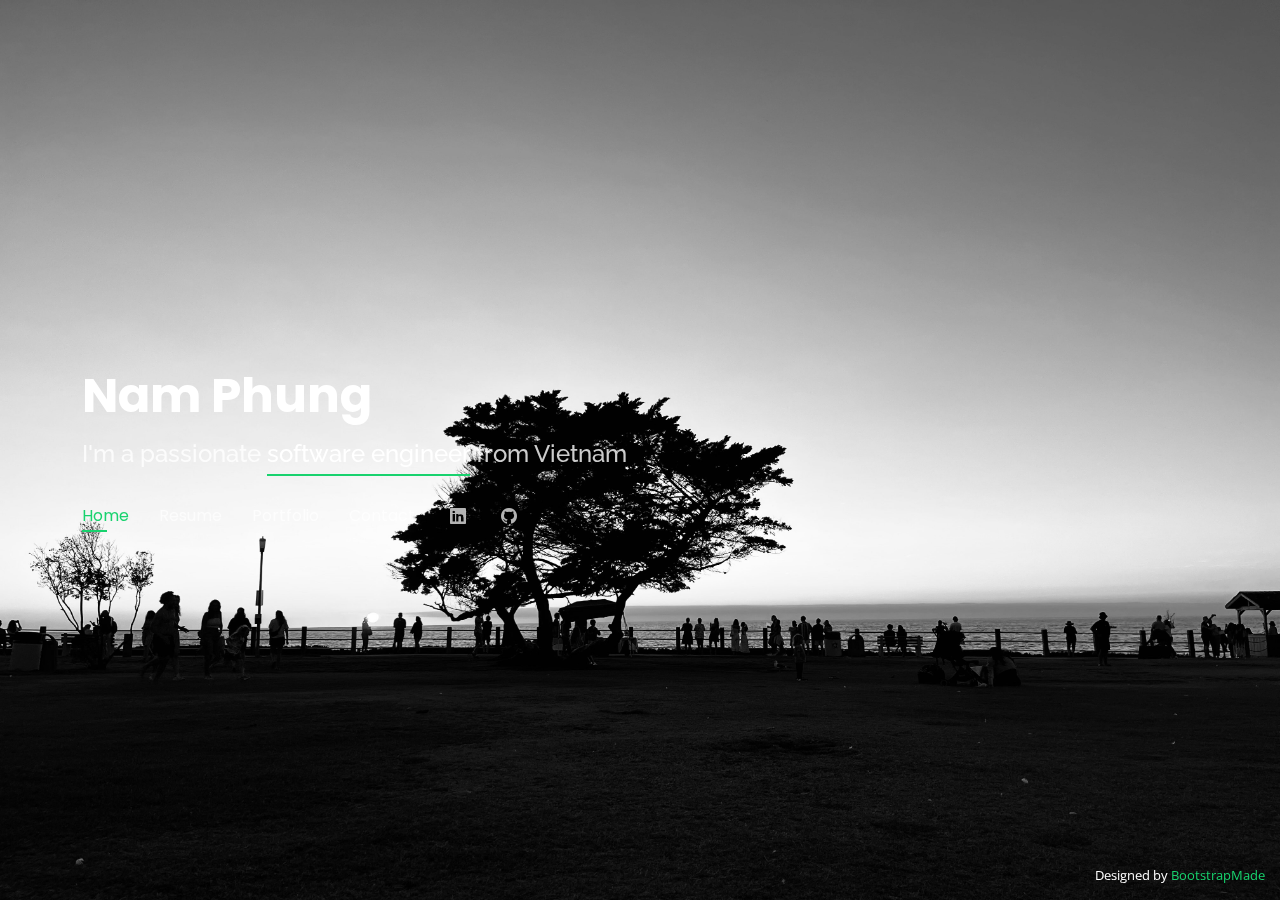
==== commit 686ee2c6: "Include github" ====
--- a/index.html
+++ b/index.html
@@ -53,6 +53,7 @@
           <li><a class="nav-link" href="#portfolio">Portfolio</a></li>
           <li><a class="nav-link" href="#contact">Contact</a></li>
           <li><a href="https://www.linkedin.com/in/namphung/" target="_blank" class="linkedin"><i class="bi bi-linkedin"></i></a></li>
+          <li><a href="https://github.com/phung025/" target="_blank" class="github"><i class="bi bi-github"></i></a></li>
         </ul>
         <i class="bi bi-list mobile-nav-toggle"></i>
       </nav><!-- .navbar -->
@@ -82,6 +83,7 @@
               <ul>
                 <li><i class="bi bi-chevron-right"></i> <strong>Address:</strong> <span>Round Rock, TX</span></li>
                 <li><i class="bi bi-chevron-right"></i> <strong>LinkedIn:</strong> <span><a href="https://www.linkedin.com/in/namphung/" target="_blank">linkedin.com/in/namphung/</a></span></li>
+                <li><i class="bi bi-chevron-right"></i> <strong>GitHub:</strong> <span><a href="https://github.com/phung025/" target="_blank">github.com/phung025/</a></span></li>
               </ul>
             </div>
             <div class="col-lg-6">
